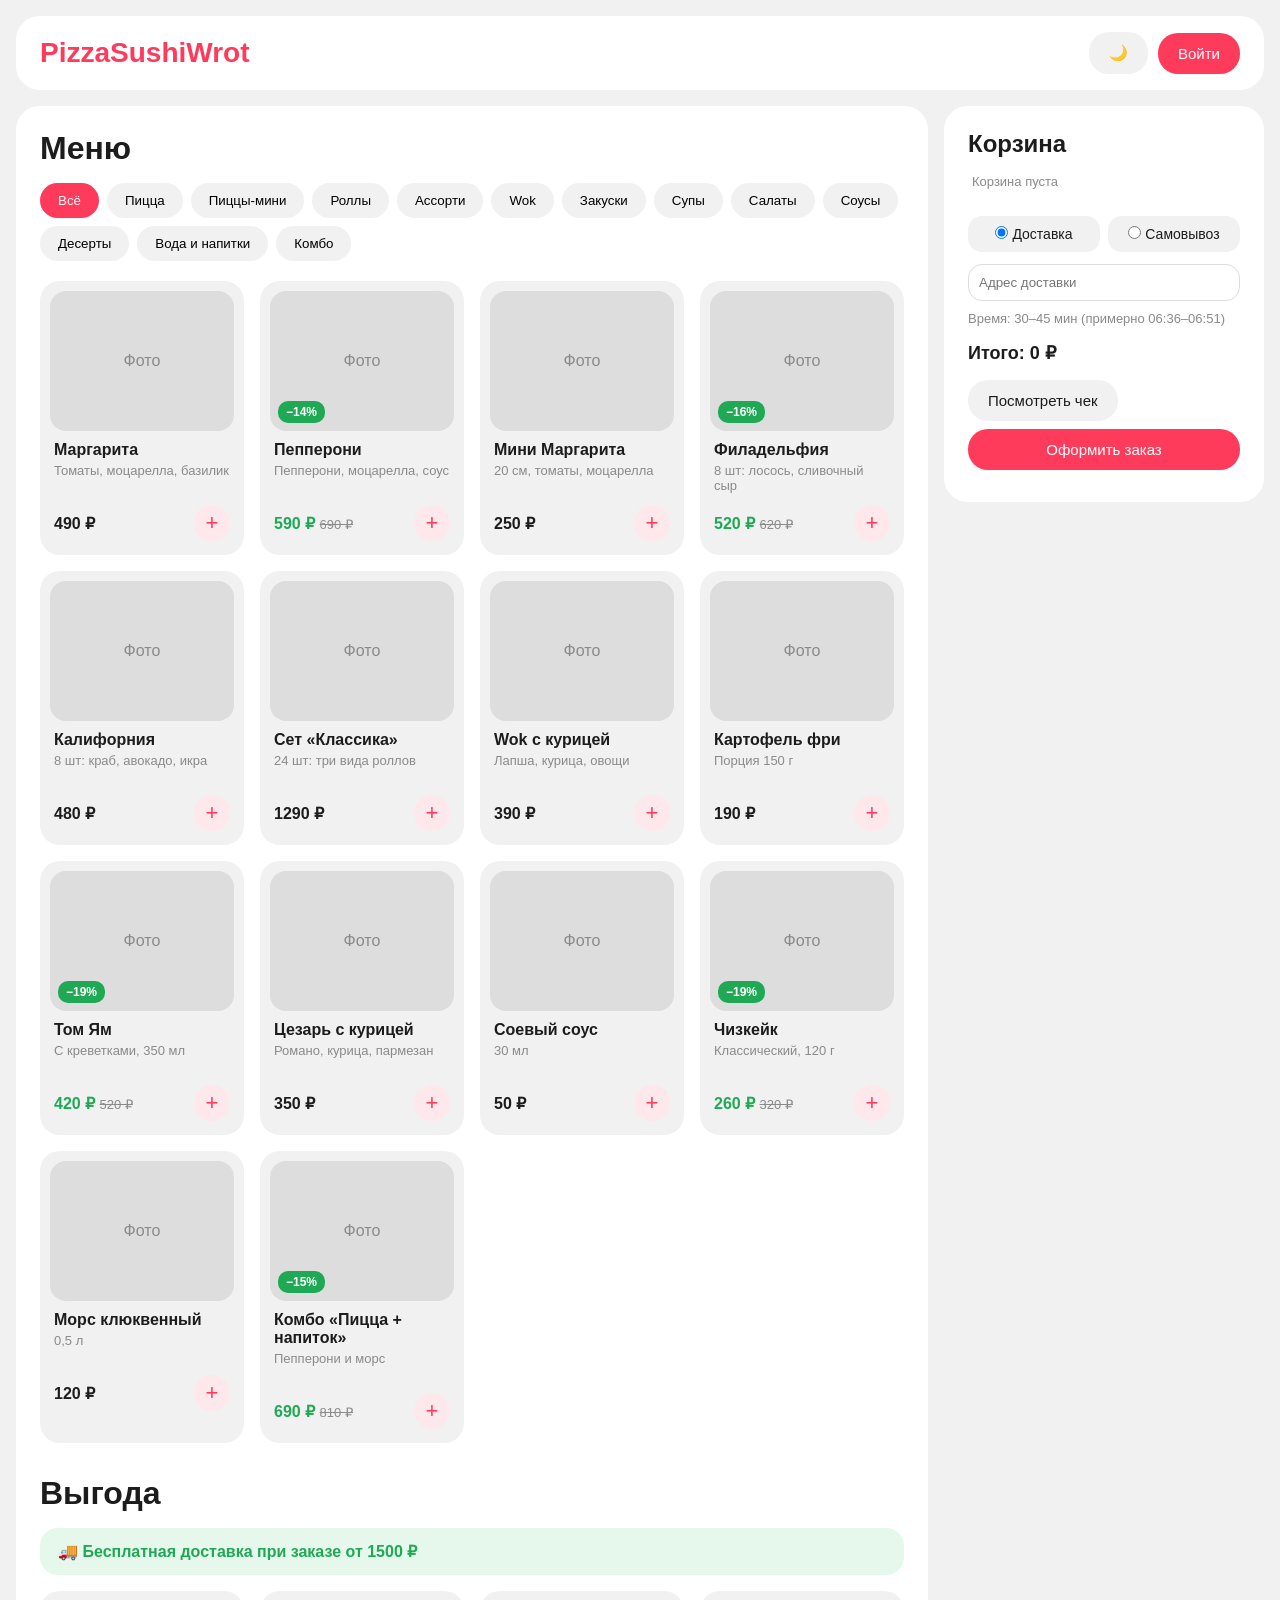
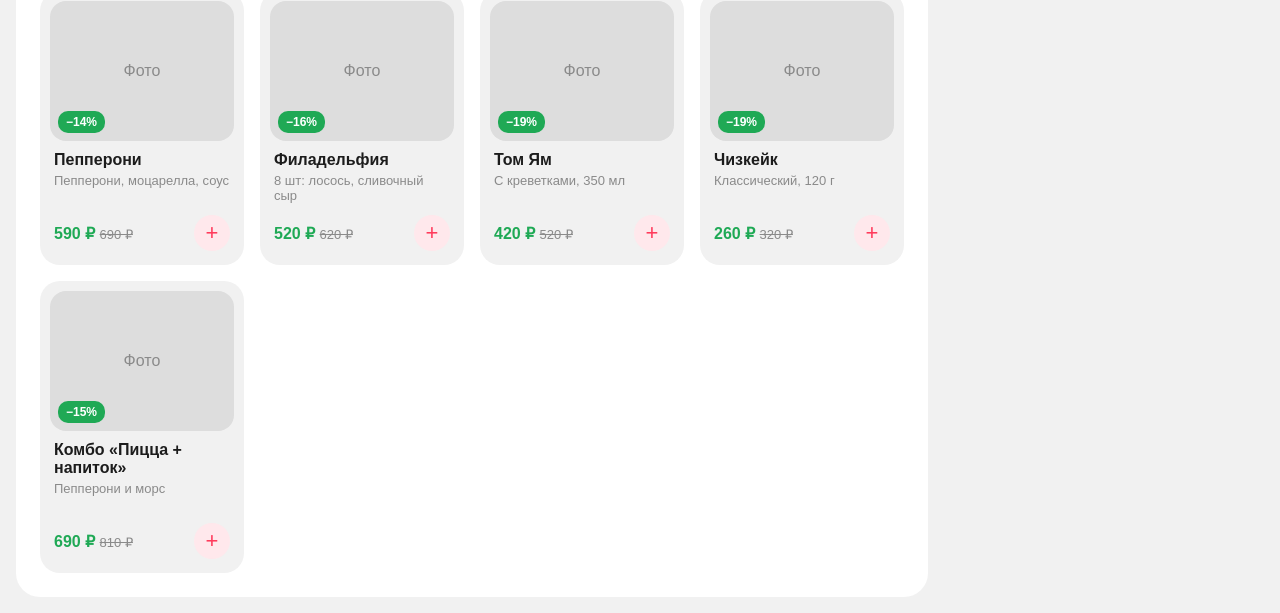
==== admin.html @ 2d04f2aa "Переделал главную страницу сайта" ====
<!DOCTYPE html>
<html lang="ru">
<head>
  <meta charset="UTF-8">
  <meta name="viewport" content="width=device-width, initial-scale=1">
  <title>Админ-панель — PizzaSushiWrot</title>
  <link rel="stylesheet" href="css/style.css">
</head>
<body>
  <header class="header">
    <a class="logo" href="index.html">PizzaSushiWrot</a>
    <div class="header-right">
      <button class="btn" id="themeBtn" onclick="toggleTheme()" title="Тёмная / светлая тема"></button>
      <a class="btn" href="index.html">На сайт</a>
    </div>
  </header>

  <main class="content" style="margin-top:16px">
    <h2>Добавить товар</h2>
    <div class="form">
      <input id="pName" placeholder="Название">
      <input id="pDesc" placeholder="Описание">
      <input id="pPrice" type="number" placeholder="Цена, ₽">
      <input id="pOld" type="number" placeholder="Старая цена, ₽ (для скидки, можно пусто)">
      <select id="pCat"></select>
      <button class="btn btn-main" onclick="addProduct()">Добавить</button>
    </div>

    <h2>Товары</h2>
    <table id="productsTable"></table>
    <h2>Пользователи</h2>
    <table id="usersTable"></table>
    <h2>Заказы</h2>
    <table id="ordersTable"></table>
  </main>

  <script src="js/storage.js"></script>
  <script src="js/theme.js"></script>
  <script src="js/admin.js"></script>
</body>
</html>
---- css/style.css ----
/* ===== Цвета (палитра как у Самоката) ===== */
:root {
  --main: #ff3b5c;       /* фирменный розово-красный */
  --main-light: #ffe8ec; /* светлый оттенок для кнопок */
  --bg: #f1f1f1;         /* фон страницы */
  --card: #ffffff;       /* фон карточек */
  --text: #1c1c1c;
  --gray: #8a8a8a;
  --radius: 24px;
}
* { box-sizing: border-box; margin: 0; padding: 0; font-family: Arial, sans-serif; }
body { background: var(--bg); color: var(--text); padding: 16px; }
button { cursor: pointer; border: none; }

/* Шапка */
.header { background: var(--card); border-radius: var(--radius); padding: 16px 24px;
  display: flex; align-items: center; justify-content: space-between; gap: 12px; flex-wrap: wrap; }
.logo { color: var(--main); font-size: 28px; font-weight: bold; text-decoration: none; }
.header-right { display: flex; align-items: center; gap: 10px; }
.btn { background: var(--bg); padding: 12px 20px; border-radius: 20px; font-size: 15px; text-decoration: none; color: var(--text); }
.btn-main { background: var(--main); color: #fff; }

/* Основная часть: меню + корзина */
.layout { display: flex; gap: 16px; margin-top: 16px; align-items: flex-start; }
.content { flex: 1; background: var(--card); border-radius: var(--radius); padding: 24px; }
.cart { width: 320px; background: var(--card); border-radius: var(--radius); padding: 24px; }
h1, h2 { margin-bottom: 16px; }

/* Категории */
.tabs { display: flex; gap: 8px; margin-bottom: 20px; }
.tab { background: var(--bg); padding: 10px 18px; border-radius: 20px; }
.tab.active { background: var(--main); color: #fff; }

/* Карточки товаров */
.grid { display: grid; grid-template-columns: repeat(auto-fill, minmax(190px, 1fr)); gap: 16px; }
.card { background: var(--bg); border-radius: 20px; padding: 10px; }
.img { height: 140px; background: #ddd; border-radius: 16px; display: flex;
  align-items: center; justify-content: center; color: var(--gray); overflow: hidden; }
.img img { width: 100%; height: 100%; object-fit: cover; }
.card h3 { font-size: 16px; margin: 10px 4px 4px; }
.desc { font-size: 13px; color: var(--gray); margin: 0 4px 10px; min-height: 32px; }
.row { display: flex; justify-content: space-between; align-items: center; margin: 0 4px 4px; }
.add { background: var(--main-light); color: var(--main); width: 36px; height: 36px; border-radius: 50%; font-size: 22px; }

/* Корзина */
.cart-item { display: flex; justify-content: space-between; align-items: center; margin-bottom: 10px; font-size: 14px; }
.cart-item button { background: var(--bg); width: 26px; height: 26px; border-radius: 50%; }
.total { font-weight: bold; margin: 16px 0; font-size: 18px; }
.cart .btn-main { width: 100%; }

/* Модальное окно (вход / регистрация) */
.modal { display: none; position: fixed; inset: 0; background: rgba(0,0,0,.5); align-items: center; justify-content: center; }
.modal.open { display: flex; }
.modal-box { background: #fff; border-radius: var(--radius); padding: 28px; width: 340px; }
.modal-box input, .form input, .form select { width: 100%; padding: 12px; margin-bottom: 10px; border: 1px solid #ddd; border-radius: 14px; font-size: 15px; }
.captcha { background: var(--main-light); color: var(--main); padding: 10px; border-radius: 14px; margin-bottom: 8px; font-weight: bold; }
.error { color: var(--main); font-size: 13px; min-height: 18px; margin-bottom: 8px; }
.link { color: var(--main); cursor: pointer; font-size: 14px; display: block; margin-top: 12px; }

/* Админ-панель */
table { width: 100%; border-collapse: collapse; margin-bottom: 20px; }
th, td { text-align: left; padding: 10px; border-bottom: 1px solid var(--bg); font-size: 14px; }
.form { max-width: 400px; margin-bottom: 20px; }

@media (max-width: 800px) { .layout { flex-direction: column; } .cart { width: 100%; } }

/* ===== Дополнения: зелёный акцент, выгода, чек, тёмная тема ===== */
:root { --green: #1fa955; --green-light: #e6f7ec; }
.green { color: var(--green); }
.old { color: var(--gray); font-size: 13px; }
.img { position: relative; }
.badge { position: absolute; left: 8px; bottom: 8px; background: var(--green); color: #fff;
  font-size: 12px; font-weight: bold; padding: 4px 8px; border-radius: 10px; }
.tabs { flex-wrap: wrap; }
.deal-title { margin-top: 32px; }
.banner { background: var(--green-light); color: var(--green); font-weight: bold;
  padding: 14px 18px; border-radius: 18px; margin-bottom: 16px; }
.hint { font-size: 13px; margin-bottom: 8px; color: var(--gray); }
.mode { display: flex; gap: 8px; margin-bottom: 12px; }
.mode label { flex: 1; background: var(--bg); padding: 10px; border-radius: 14px; font-size: 14px; text-align: center; cursor: pointer; }
.mode input { width: auto; margin: 0 4px 0 0; }
.cart input[type=text] { width: 100%; padding: 10px; margin-bottom: 10px; border: 1px solid #ddd; border-radius: 14px; }
.cart .btn { margin-bottom: 8px; }
.modal-box.wide { width: 420px; max-width: 95%; }
.sum { display: flex; justify-content: space-between; padding: 6px 0; font-size: 14px; }
.sum.big { font-weight: bold; font-size: 18px; border-top: 1px solid var(--bg); margin-top: 8px; padding-top: 12px; }

/* Тёмная тема: меняем только значения переменных */
body.dark { --bg: #1b1b1d; --card: #2a2a2d; --text: #f2f2f2; --gray: #a0a0a0;
  --main-light: #4a2530; --green: #3ddc84; --green-light: #1f3a2b; }
body.dark .modal-box { background: var(--card); }
body.dark .img { background: #3a3a3e; }
input, select { background: var(--card); color: var(--text); }
body.dark input, body.dark select { border-color: #444; }
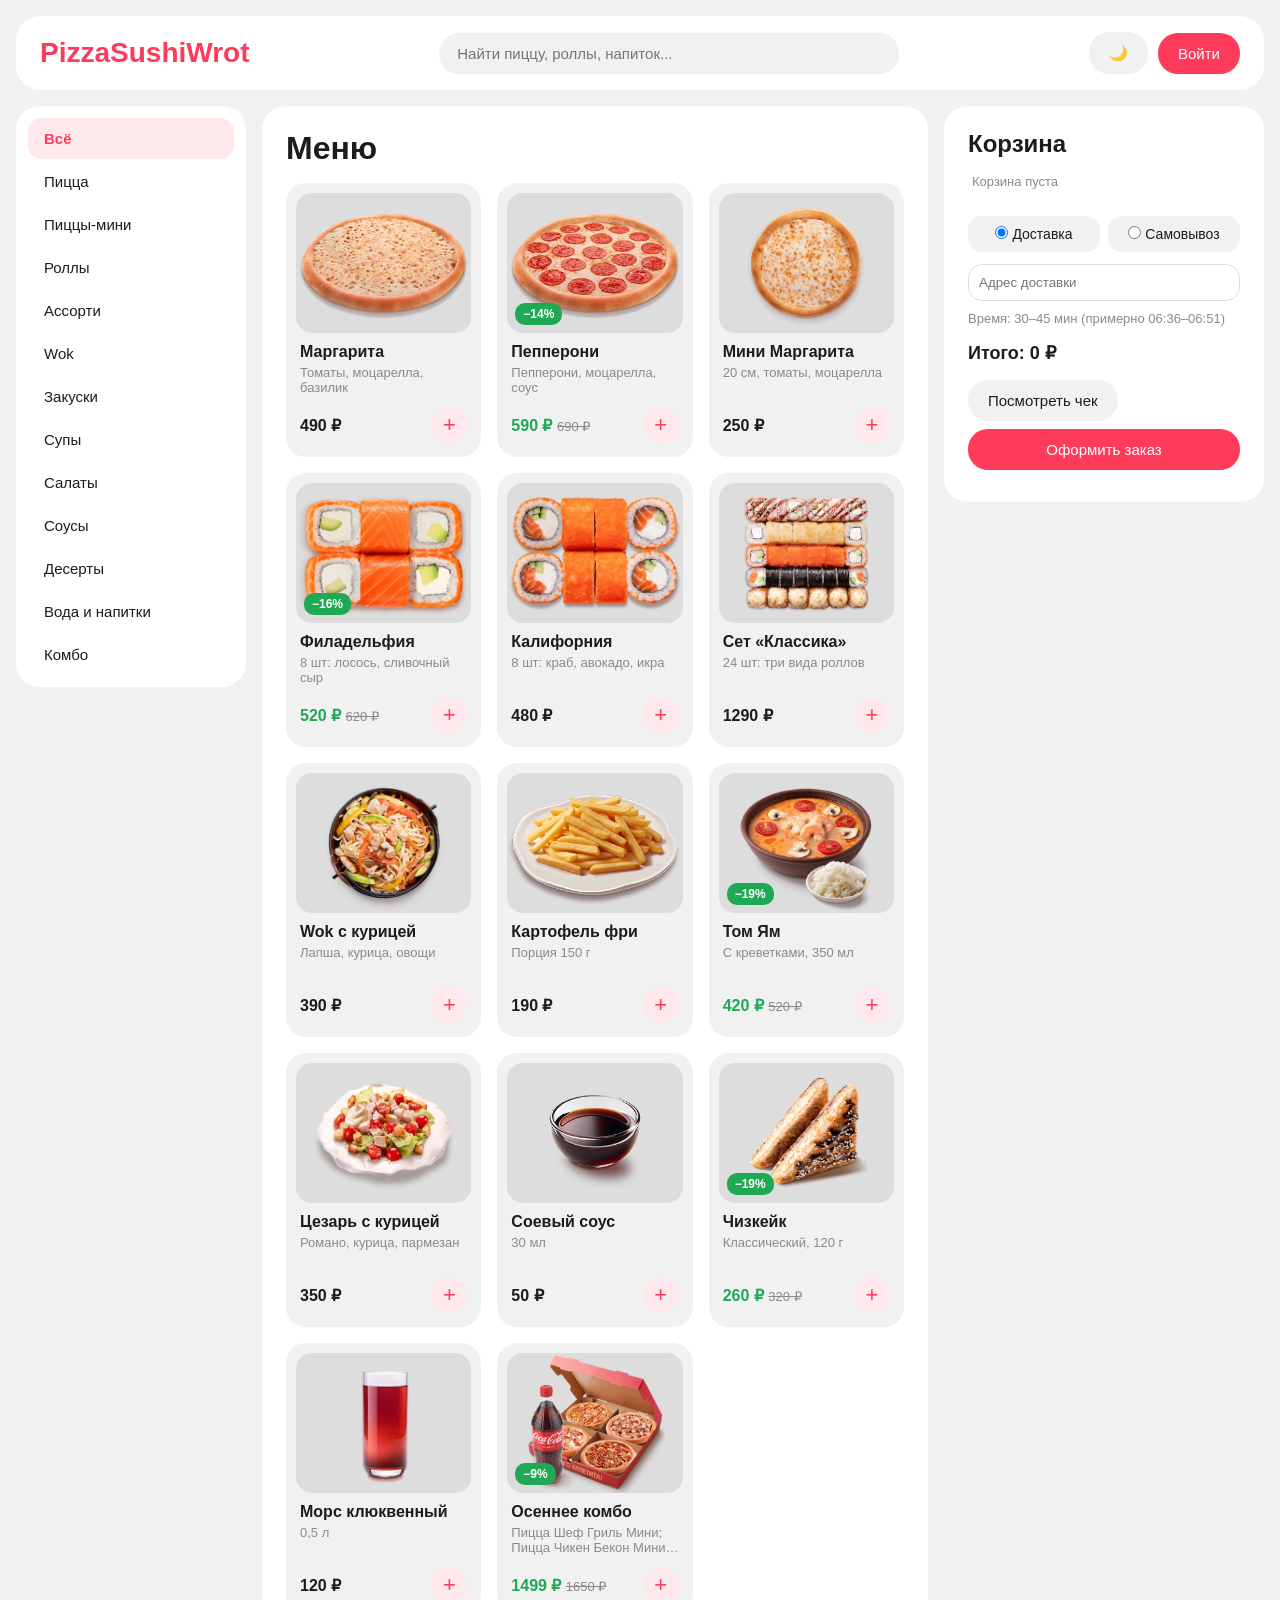
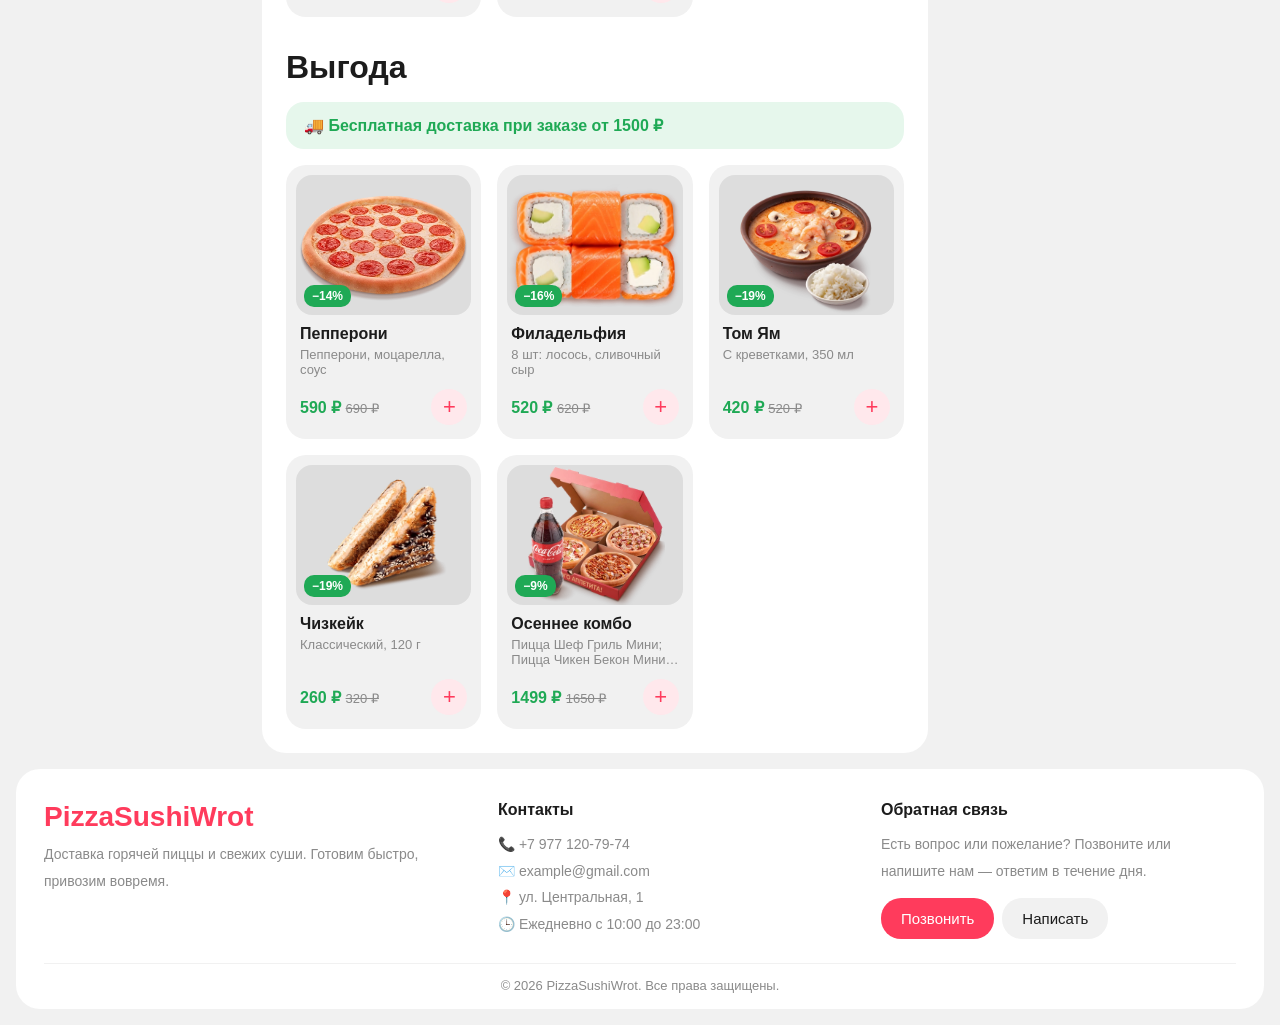
==== commit f6965a0f: "Fix admin panel" ====
--- a/admin.html
+++ b/admin.html
@@ -10,7 +10,7 @@
   <header class="header">
     <a class="logo" href="index.html">PizzaSushiWrot</a>
     <div class="header-right">
-      <button class="btn" id="themeBtn" onclick="toggleTheme()" title="Тёмная / светлая тема"></button>
+      <button class="btn" id="themeBtn" onclick="toggleTheme(event)" title="Тёмная / светлая тема"></button>
       <a class="btn" href="index.html">На сайт</a>
     </div>
   </header>
@@ -18,10 +18,12 @@
   <main class="content" style="margin-top:16px">
     <h2>Добавить товар</h2>
     <div class="form">
+      <input id="pId" type="number" min="1" placeholder="ID = место в меню (пусто = в конец)">
       <input id="pName" placeholder="Название">
       <input id="pDesc" placeholder="Описание">
       <input id="pPrice" type="number" placeholder="Цена, ₽">
       <input id="pOld" type="number" placeholder="Старая цена, ₽ (для скидки, можно пусто)">
+      <input id="pImage" placeholder="Фото: img/???.webp или ссылка (можно пусто)">
       <select id="pCat"></select>
       <button class="btn btn-main" onclick="addProduct()">Добавить</button>
     </div>
@@ -32,6 +34,13 @@
     <table id="usersTable"></table>
     <h2>Заказы</h2>
     <table id="ordersTable"></table>
+
+        <!-- Плашка отмены удаления -->
+    <div class="undo" id="undoBar" style="display:none">
+      <span id="undoText"></span>
+      <button class="btn btn-main" onclick="undoDelete()">↩ Отменить</button>
+    </div>
+  </main>
   </main>
 
   <script src="js/storage.js"></script>
--- a/css/style.css
+++ b/css/style.css
@@ -91,4 +91,62 @@
 body.dark .modal-box { background: var(--card); }
 body.dark .img { background: #3a3a3e; }
 input, select { background: var(--card); color: var(--text); }
-body.dark input, body.dark select { border-color: #444; }+body.dark input, body.dark select { border-color: #444; }
+
+/* ===== Исправление тёмной темы: кнопки наследовали чёрный цвет текста ===== */
+button { color: var(--text); font-size: inherit; }
+
+/* ===== Меню-категории: боковая панель (как в Самокате) ===== */
+.side { width: 230px; background: var(--card); border-radius: var(--radius); padding: 12px;
+  display: flex; flex-direction: column; gap: 2px; position: sticky; top: 16px; }
+.side .tab { background: transparent; text-align: left; padding: 12px 16px; border-radius: 14px; font-size: 15px; }
+.side .tab:hover { background: var(--bg); }
+.side .tab.active { background: var(--main-light); color: var(--main); font-weight: bold; }
+
+/* ===== Поиск в шапке ===== */
+.search { flex: 1; max-width: 460px; }
+.search input { width: 100%; background: var(--bg); border: none; border-radius: 20px;
+  padding: 12px 18px; font-size: 15px; color: var(--text); outline: none; }
+
+/* ===== Футер ===== */
+.footer { margin-top: 16px; background: var(--card); border-radius: var(--radius); padding: 32px 28px 16px; }
+.footer-grid { display: grid; grid-template-columns: 1.2fr 1fr 1fr; gap: 28px; }
+.footer .logo { display: block; margin-bottom: 8px; }
+.footer h3 { margin-bottom: 12px; font-size: 16px; }
+.footer p, .contact a { font-size: 14px; color: var(--gray); line-height: 1.9; text-decoration: none; display: block; }
+.contact a:hover { color: var(--main); }
+.footer-btns { display: flex; gap: 8px; flex-wrap: wrap; margin-top: 14px; }
+.footer-btns .btn { display: inline-block; }
+.footer-bottom { border-top: 1px solid var(--bg); margin-top: 24px; padding-top: 14px;
+  font-size: 13px; color: var(--gray); text-align: center; }
+
+@media (max-width: 800px) {
+  .side { width: 100%; flex-direction: row; overflow-x: auto; position: static; }
+  .side .tab { white-space: nowrap; }
+  .footer-grid { grid-template-columns: 1fr; }
+  .search { order: 3; max-width: 100%; flex-basis: 100%; }
+
+}.img img.contain { object-fit: contain; }
+
+/* Цена всегда внизу карточки, описание не больше 2 строк */
+.card { display: flex; flex-direction: column; }
+.card .row { margin-top: auto; }
+.desc {
+  display: -webkit-box;
+  -webkit-line-clamp: 2;        /* максимум 2 строки */
+  -webkit-box-orient: vertical;
+  overflow: hidden;             /* остальное скрываем, в конце появится «…» */
+}
+
+/* Отключаем стандартное плавное растворение, чтобы работал только наш круг */
+::view-transition-old(root),
+::view-transition-new(root) {
+  animation: none;
+  mix-blend-mode: normal;
+}
+
+/* Плашка «Отменить» внизу экрана */
+.undo { position: fixed; left: 50%; bottom: 24px; transform: translateX(-50%); z-index: 10;
+  align-items: center; gap: 16px; padding: 10px 10px 10px 22px; border-radius: 24px;
+  background: var(--text); color: var(--bg); box-shadow: 0 6px 24px rgba(0,0,0,.3); }
+.undo .btn { margin: 0; }
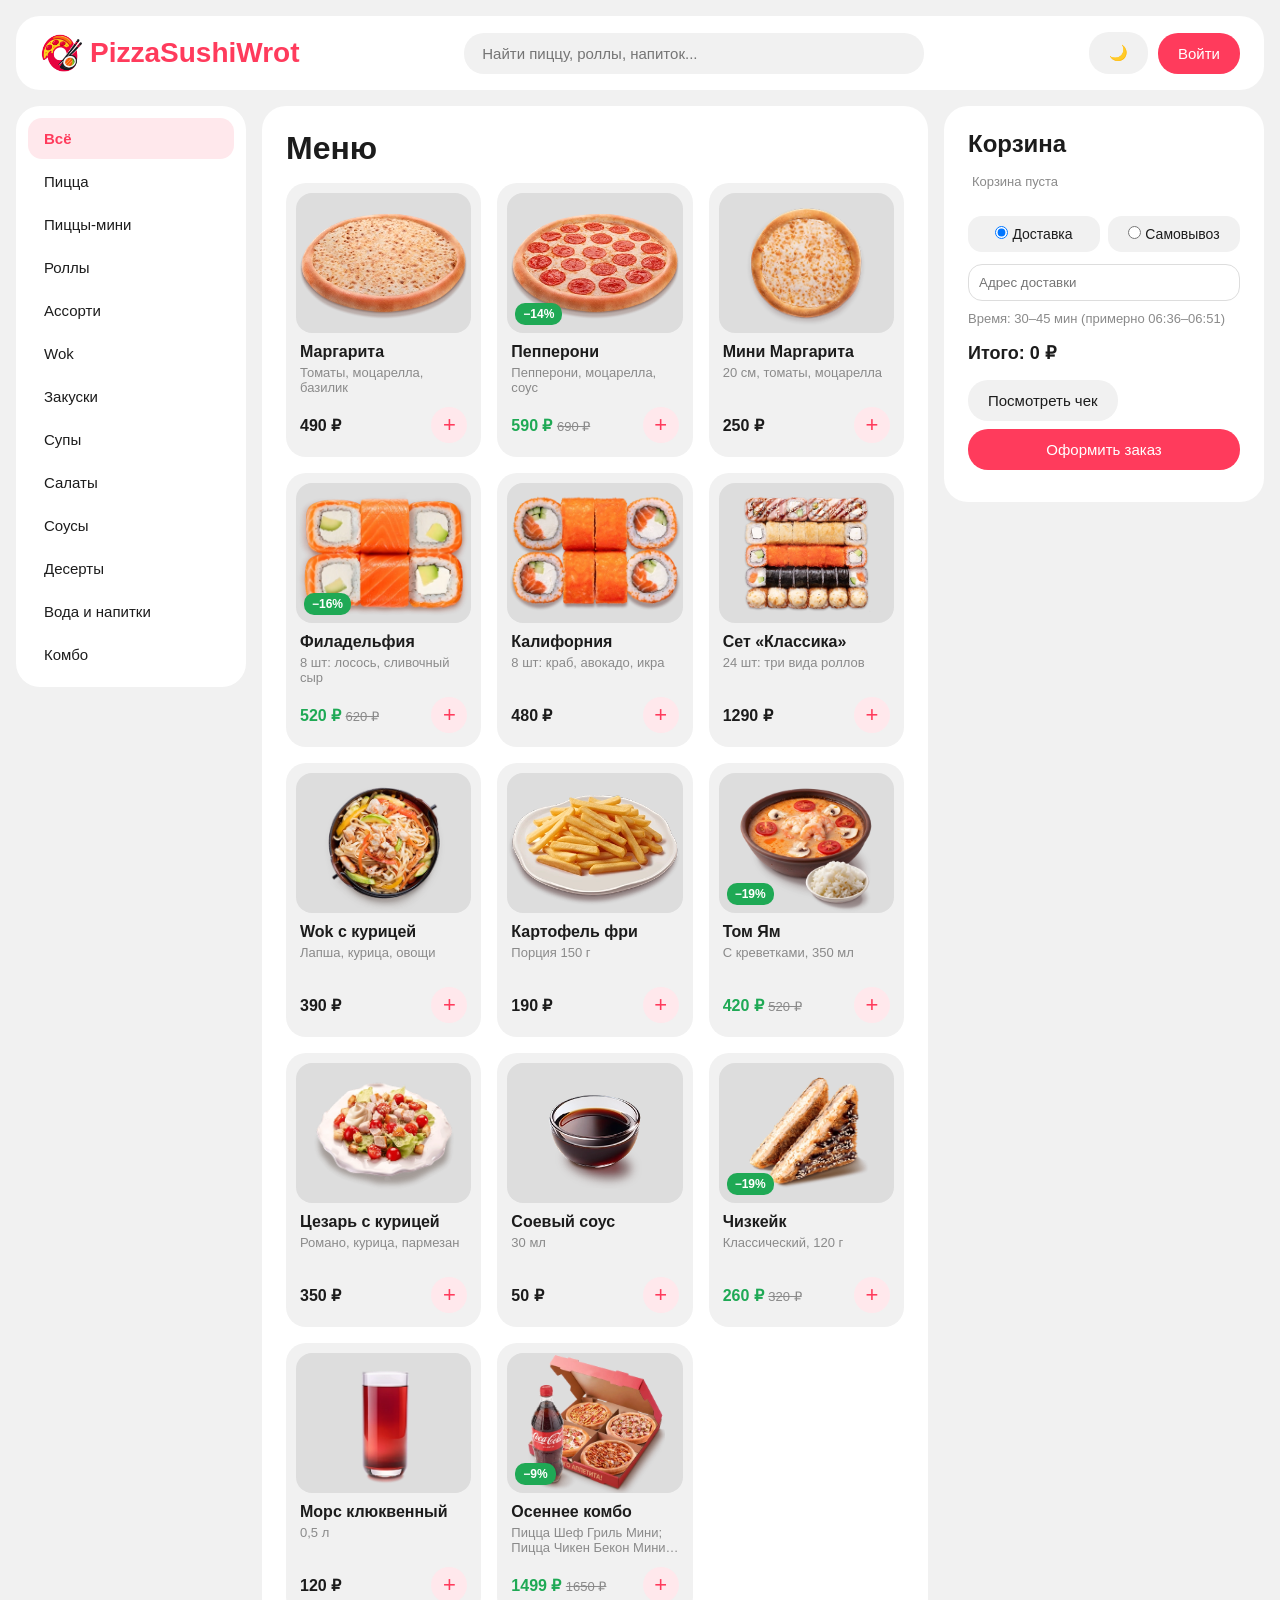
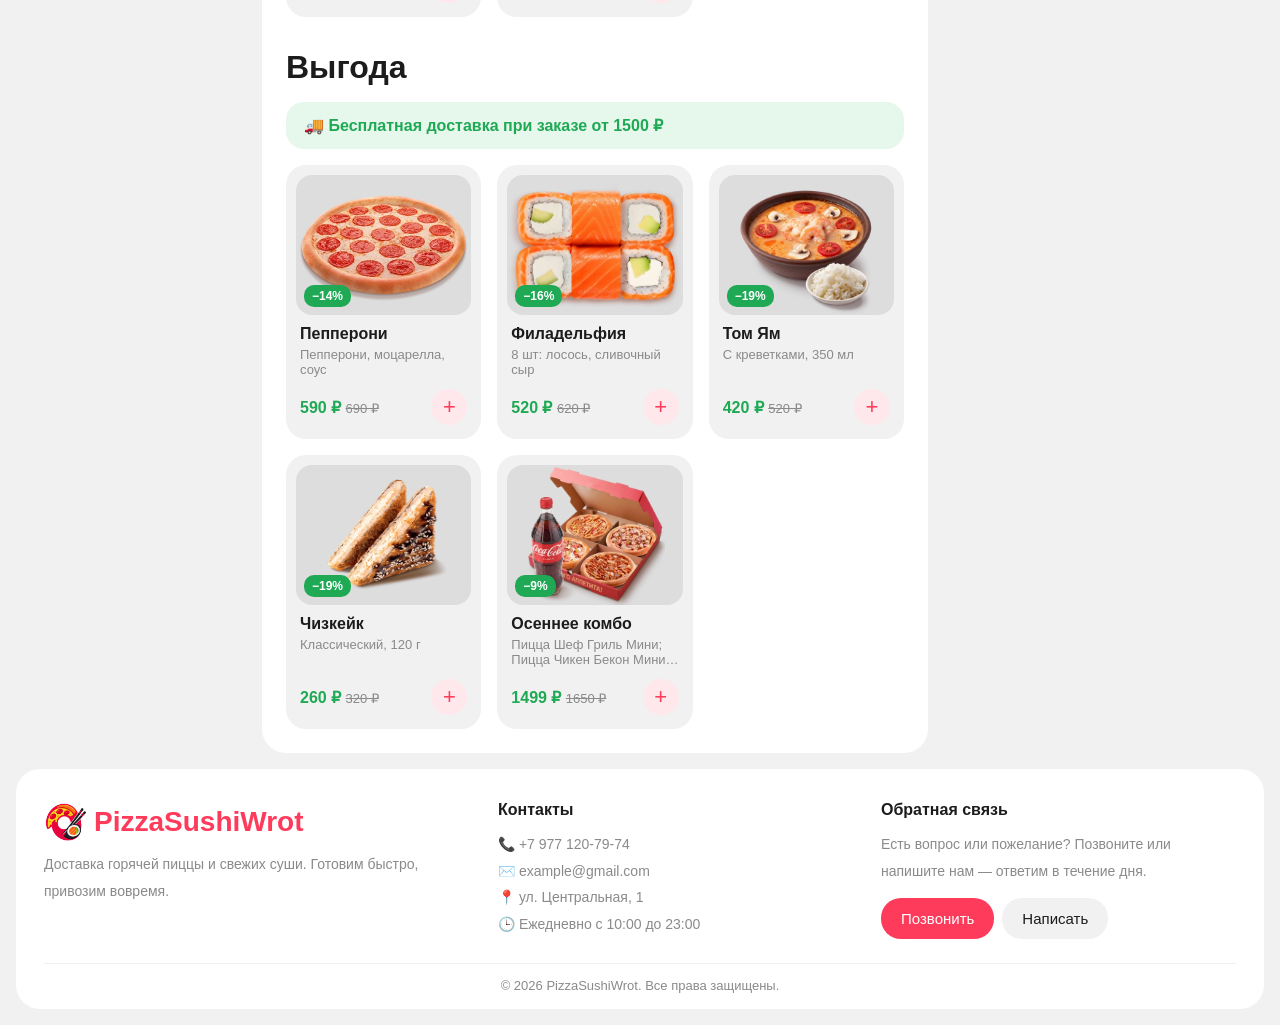
==== commit 963509f0: "Добавил анимации" ====
--- a/admin.html
+++ b/admin.html
@@ -5,10 +5,11 @@
   <meta name="viewport" content="width=device-width, initial-scale=1">
   <title>Админ-панель — PizzaSushiWrot</title>
   <link rel="stylesheet" href="css/style.css">
+  <link rel="icon" href="img/logo.png">
 </head>
 <body>
   <header class="header">
-    <a class="logo" href="index.html">PizzaSushiWrot</a>
+    <a class="logo" href="index.html"><img src="img/logo.png" alt="">PizzaSushiWrot</a>
     <div class="header-right">
       <button class="btn" id="themeBtn" onclick="toggleTheme(event)" title="Тёмная / светлая тема"></button>
       <a class="btn" href="index.html">На сайт</a>
--- a/css/style.css
+++ b/css/style.css
@@ -149,4 +149,75 @@
 .undo { position: fixed; left: 50%; bottom: 24px; transform: translateX(-50%); z-index: 10;
   align-items: center; gap: 16px; padding: 10px 10px 10px 22px; border-radius: 24px;
   background: var(--text); color: var(--bg); box-shadow: 0 6px 24px rgba(0,0,0,.3); }
-.undo .btn { margin: 0; }+.undo .btn { margin: 0; }
+
+/* Анимация карточки при наведении */
+.card {
+  position: relative;
+  transition: transform 0.25s ease, box-shadow 0.25s ease;
+}
+
+/* Только для устройств с мышью, чтобы на телефоне карточка не «залипала» после касания */
+@media (hover: hover) {
+  .card:hover {
+    transform: scale(1.04);                      /* чуть больше */
+    box-shadow: 0 12px 28px rgba(0, 0, 0, 0.18); /* тень */
+    z-index: 1;                                  /* поверх соседних карточек */
+  }
+  body.dark .card:hover {
+    box-shadow: 0 12px 28px rgba(0, 0, 0, 0.55); /* в тёмной теме тень должна быть гуще */
+  }
+}
+
+/* ===== Кнопка «+» и счётчик на карточке ===== */
+:root { --minus-bg: #dcdcdc; --minus-text: #555; --minus-hover: #c9c9c9; }
+body.dark { --minus-bg: #48484c; --minus-text: #ddd; --minus-hover: #5a5a5f; }
+
+.row { gap: 6px; }
+.row b, .row s { white-space: nowrap; }   /* цена не переносится на две строки */
+.ctrl { flex-shrink: 0; }
+
+.add, .qty-minus, .qty-plus {
+  padding: 0; border: none; border-radius: 50%; line-height: 1;
+  display: flex; align-items: center; justify-content: center;
+  transition: transform .15s ease, background .15s ease, color .15s ease, box-shadow .15s ease;
+}
+.qty-minus, .qty-plus { width: 30px; height: 30px; font-size: 18px; }
+.qty-plus  { background: var(--main-light); color: var(--main); }     /* «+» розовый */
+.qty-minus { background: var(--minus-bg);   color: var(--minus-text); } /* «−» серый */
+
+.qty { display: flex; align-items: center; gap: 4px; }
+.qty-num { min-width: 18px; text-align: center; font-size: 15px; }
+
+/* Наведение (только для мыши) и нажатие */
+@media (hover: hover) {
+  .add:hover, .qty-plus:hover { background: var(--main); color: #fff; transform: scale(1.12);
+    box-shadow: 0 4px 12px rgba(255, 59, 92, .4); }
+  .qty-minus:hover { background: var(--minus-hover); transform: scale(1.12); }
+}
+.add:active, .qty-plus:active, .qty-minus:active { transform: scale(.85); }
+
+/* Появление счётчика и «подпрыгивание» числа */
+.qty.pop { animation: pop-in .25s ease; }
+.qty-num.bump { animation: bump .2s ease; }
+@keyframes pop-in { from { opacity: 0; transform: scale(.6); } to { opacity: 1; transform: scale(1); } }
+@keyframes bump { 50% { transform: scale(1.35); } }
+
+/* Логотип слева от названия; высота = высота заглавной буквы */
+.logo { display: inline-flex; align-items: center; gap: 8px; }
+.logo img { height: 1.5em; width: auto; }
+
+/* В футере логотип стоял блоком, оставляем это поведение */
+.footer .logo { display: flex; width: fit-content; }
+
+/* Анимация розовых кнопок (в том числе «Оформить заказ») */
+.btn-main {
+  transition: transform 0.15s ease, box-shadow 0.15s ease;
+}
+@media (hover: hover) {
+  .btn-main:hover {
+    transform: scale(1.04);
+    box-shadow: 0 4px 12px rgba(255, 59, 92, 0.4);
+  }
+}
+.btn-main:active { transform: scale(0.96); }
